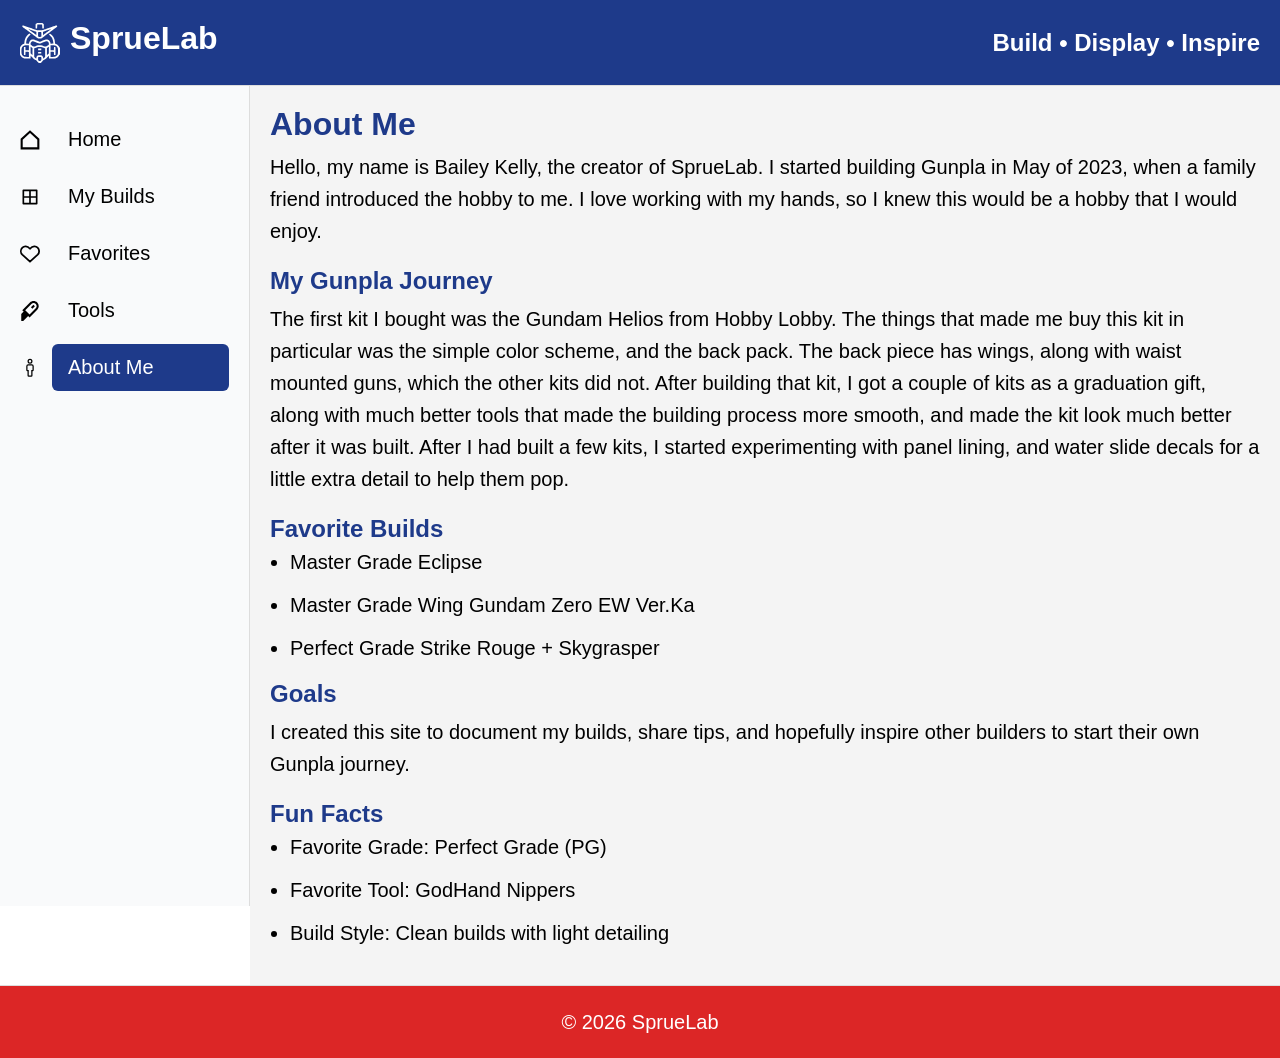
==== about.html @ 8b8a0f1d "Add files via upload" ====
<!DOCTYPE html>
<html lang="en">
<head>
    <meta charset="UTF-8">
    <meta name="viewport" content="width=device-width, initial-scale=1.0">
    <title>About Me | SprueLab</title>
    <link rel="stylesheet" href="styles.css">
</head>
<body>

    <div class="container">
        <header class="header">
            <div class="logo-title">
                <img src="icons/logo.svg" alt="SprueLab Logo" class="logo">
                <h1><a href="index.html">SprueLab</a></h1>
            </div>
            <h2 class="slogan">Build • Display • Inspire</h2>
        </header>

        <aside class="sidebar">
            <ul>
            <li class="home"><a href="index.html">Home</a></li>
            <li class="builds"><a href="builds.html">My Builds</a></li>
            <li class="favorites"><a href="favorites.html">Favorites</a></li>
            <li class="tools"><a href="tools.html">Tools</a></li>
            <li class="about"><a href="about.html" class="active">About Me</a></li>
            </ul>
        </aside>

        <main class="main">
            <h1>About Me</h1>

            <section class="about-intro">
                <p>
                    Hello, my name is Bailey Kelly, the creator of SprueLab. 
                    I started building Gunpla in May of 2023, when a family friend 
                    introduced the hobby to me. I love working with my hands, so I 
                    knew this would be a hobby that I would enjoy.
                </p>
            </section>

            <section class="about-story">
                <h2>My Gunpla Journey</h2>
                <p>
                    The first kit I bought was the Gundam Helios from Hobby Lobby. 
                    The things that made me buy this kit in particular was the simple color scheme, and the 
                    back pack. The back piece has wings, along with waist mounted guns, which the other kits did not. 
                    After building that kit, I got a couple of kits as a graduation gift, along with much better tools 
                    that made the building process more smooth, and made the kit look much better after it was built. 
                    After I had built a few kits, I started experimenting with panel lining, and water slide decals 
                    for a little extra detail to help them pop.
                </p>
            </section>

        <section class="about-favorites">
            <h2>Favorite Builds</h2>
            <ul>
                <li>Master Grade Eclipse</li>
                <li>Master Grade Wing Gundam Zero EW Ver.Ka</li>
                <li>Perfect Grade Strike Rouge + Skygrasper</li>
            </ul>
        </section>

        <section class="about-goals">
            <h2>Goals</h2>
            <p>
                I created this site to document my builds, share tips, and hopefully inspire
                other builders to start their own Gunpla journey.
            </p>
        </section>

        <section class="about-extra">
            <h2>Fun Facts</h2>
            <ul>
                <li>Favorite Grade: Perfect Grade (PG)</li>
                <li>Favorite Tool: GodHand Nippers</li>
                <li>Build Style: Clean builds with light detailing</li>
            </ul>
        </section>
</main>

        <footer class="footer">
            <p>© 2026 SprueLab</p>
        </footer>
    </div>

</body>
</html>
---- styles.css ----
* {
    margin: 0;
    padding: 0;
    box-sizing: border-box;
}

html, body {
    height: 100%;
    font-family: Arial, sans-serif;
}

.container {
    display: grid;
    grid-template-areas:
        "header header"
        "sidebar main"
        "footer footer";
    grid-template-columns: 250px 1fr;
    grid-template-rows: auto 1fr auto;
    min-height: 100vh;
}

.header,
.sidebar,
.main,
.footer {
    padding: 20px;
}

.header {
    grid-area: header;
    display: flex;
    justify-content: space-between;
    align-items: center;
    background: #1E3A8A;
    color: white;
    border-bottom: 1px solid #ddd;
    position: sticky;
    top: 0;
    z-index: 1000;
}

.header a {
    text-decoration: none;
    color: white;
}

.sidebar {
    grid-area: sidebar;
    background: #F9FAFB;
    border-right: 1px solid #ddd;
    position: sticky;
    top: 80px;
    height: calc(100vh - 80px);
    overflow-y: auto;
}

.sidebar a {
    display: block;
    width: 100%;
    padding: 12px 16px;
    color: black;
    border-radius: 6px;
    text-decoration: none;
    transition: 0.2s;
}

.sidebar a:hover,
.sidebar a.active {
    color: white;
}

.sidebar a:hover {
    background: #334155;
}

.sidebar a.active {
    background: #1E3A8A;
}

.sidebar ul {
  list-style: none;
  padding-left: 0;
}

.sidebar li {
  position: relative;
  padding-left: 32px;
  margin: 10px 0;
}

.sidebar li::before {
  content: "";
  position: absolute;
  left: 0;
  top: 50%;
  transform: translateY(-50%);
  width: 20px;
  height: 20px;
  background-size: contain;
  background-repeat: no-repeat;
}

.footer {
    grid-area: footer;
    background: #DC2626;
    color: white;
    text-align: center;
    border-top: 1px solid #ddd;
}

li {
    margin-bottom: 20px;
    font-size: 20px;
}

p {
    font-size: 20px;
    line-height: 1.6;
}

.main section {
    margin-bottom: 20px;
}

.main h2, h1 {
    margin-bottom: 8px;
    color: #1E3A8A;
}

.main ul {
    padding-left: 20px;
}

.main {
    grid-area: main;
    background: #f4f4f4;
    padding: 20px;
    min-height: 0;
}

.hero {
    text-align: center;
    padding: 40px 20px;
}

.hero-buttons {
    margin-top: 20px;
}

.btn {
    display: inline-block;
    margin: 10px;
    padding: 10px 20px;
    background-color: #444;
    color: white;
    text-decoration: none;
    border-radius: 5px;
}

.btn:hover {
    background-color: #666;
}

.featured {
    padding: 30px;
    text-align: center;
}

.gallery {
    display: flex;
    justify-content: center;
    gap: 20px;
    flex-wrap: wrap;
}

.card {
    background: #f4f4f4;
    padding: 10px;
    border-radius: 8px;
    width: 250px;
}

.card img {
    width: 100%;
    border-radius: 5px;
}

.about-preview {
    text-align: center;
    padding: 30px;
}

.tools-header {
    text-align: center;
    padding: 30px 20px;
}

.tools-grid {
    display: grid;
    grid-template-columns: repeat(auto-fit, minmax(250px, 1fr));
    gap: 20px;
    padding: 20px;
}

.tool-card {
    background: lightgray;
    padding: 20px;
    border-radius: 10px;
    text-align: center;
    transition: transform 0.2s ease;
}

.tool-card:hover {
    transform: translateY(-5px);
}

.tool-card h3 {
    margin-bottom: 10px;
}

.tool-link {
    display: inline-block;
    margin-top: 10px;
    padding: 8px 15px;
    background-color: #444;
    color: white;
    text-decoration: none;
    border-radius: 5px;
}

.tool-link:hover {
    background-color: #666;
}

.builds-header {
    text-align: center;
    padding: 30px 20px;
}

.builds-grid {
    display: grid;
    grid-template-columns: repeat(auto-fit, minmax(250px, 1fr));
    gap: 25px;
    padding: 20px;
}

.build-card {
    background: #ffffff;
    border-radius: 10px;
    overflow: hidden;
    box-shadow: 0 4px 10px rgba(0,0,0,0.1);
    transition: transform 0.2s ease, box-shadow 0.2s ease;
}

.build-card:hover {
    transform: translateY(-6px);
    box-shadow: 0 8px 18px rgba(0,0,0,0.15);
}

.build-card img {
    width: 100%;
    aspect-ratio: 3 / 4;
    object-fit: cover;
}

.build-card h3 {
    padding: 10px 15px 0;
}

.build-card p {
    padding: 0 15px 15px;
    font-size: 16px;
}

.gunpla-grid {
    display: grid;
    grid-template-columns: repeat(3, 1fr); /* 3 equal columns */
    gap: 30px;
    margin-top: 30px;
}

.kit {
    background-color: #1e293b;
    padding: 20px;
    border-radius: 10px;
    text-align: center;
    transition: transform 0.2s ease, box-shadow 0.2s ease;
}

.kit:hover {
    transform: scale(1.03);
    box-shadow: 0 8px 20px rgba(0,0,0,0.4);
}

.kit img {
    width: 100%;
    height: 250px;       /* makes them visually larger */
    object-fit: cover;   /* keeps images from stretching weirdly */
    border-radius: 8px;
}

.kit h2 {
    margin-top: 10px;
    font-size: 16px;
}

h1, h2, h3 {
    color: #1E3A8A;
}

.sidebar .home::before {
  background-image: url("icons/home.svg");
}

.sidebar .about::before {
  background-image: url("icons/about.svg");
}

.sidebar .tools::before {
  background-image: url("icons/tools.svg");
}

.sidebar .favorites::before {
  background-image: url("icons/favorite.svg");
}

.sidebar .builds::before {
  background-image: url("icons/builds.svg");
}

.logo-title {
    display: flex;
    align-items: center;
    gap: 10px;
}

.logo {
    width: 40px;
    height: 40px;
    object-fit: contain;
    filter: brightness(0) saturate(100%) invert(100%) sepia(23%) saturate(155%) hue-rotate(273deg) brightness(119%) contrast(100%);
}

.slogan {
    color: white;
}
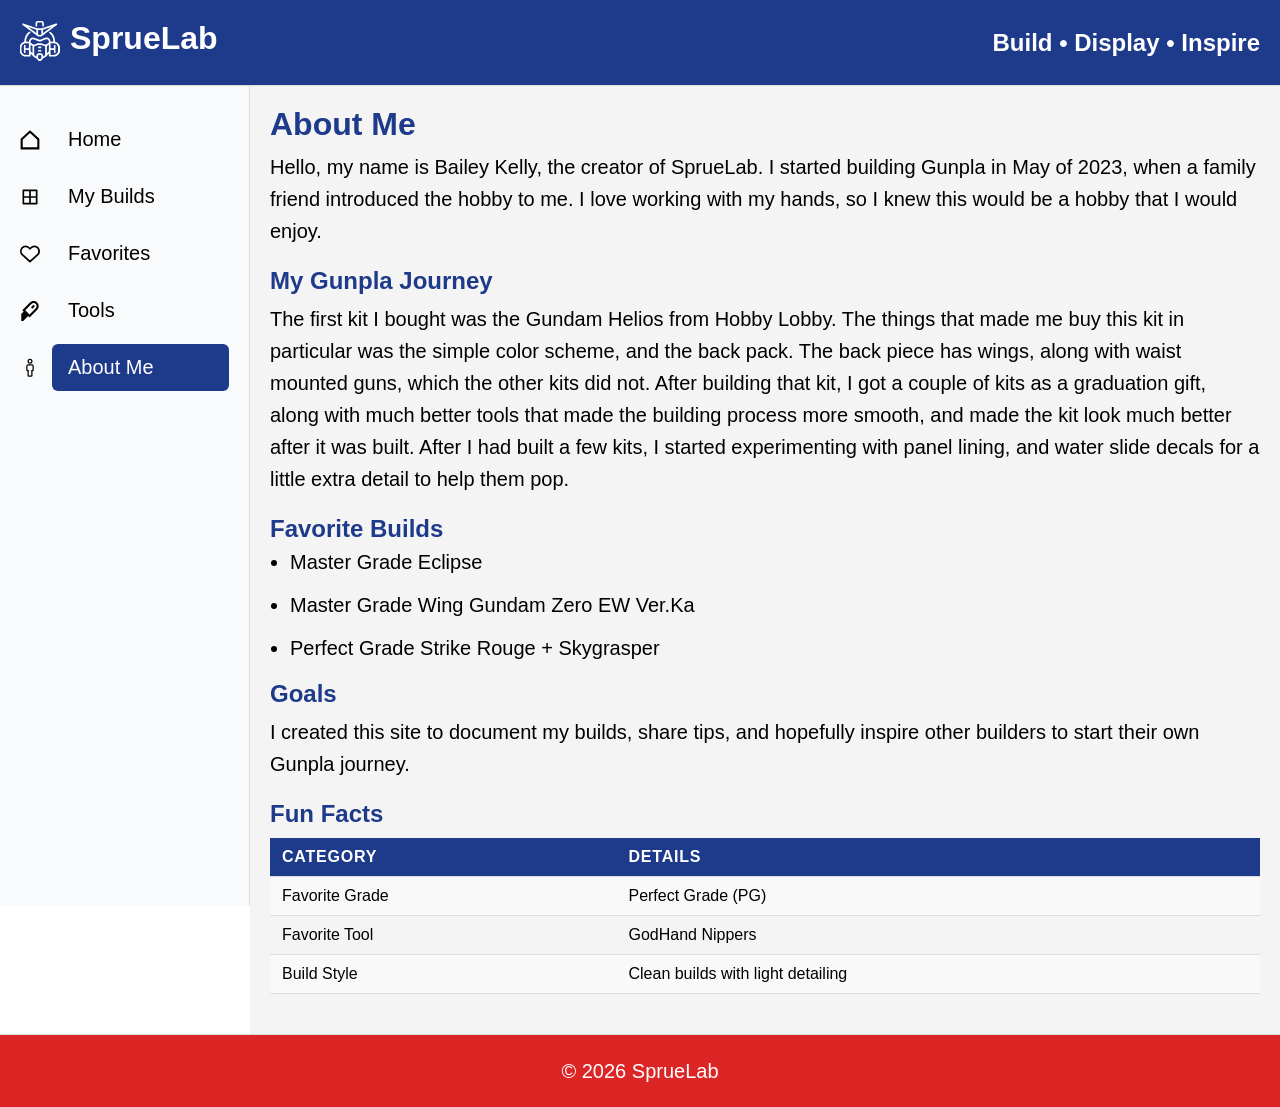
==== commit 6a530801: "Add files via upload" ====
--- a/about.html
+++ b/about.html
@@ -11,7 +11,9 @@
     <div class="container">
         <header class="header">
             <div class="logo-title">
-                <img src="icons/logo.svg" alt="SprueLab Logo" class="logo">
+                <a href="index.html">
+                    <img src="icons/logo.svg" alt="SprueLab Logo" class="logo">
+                </a>
                 <h1><a href="index.html">SprueLab</a></h1>
             </div>
             <h2 class="slogan">Build • Display • Inspire</h2>
@@ -71,12 +73,25 @@
 
         <section class="about-extra">
             <h2>Fun Facts</h2>
-            <ul>
-                <li>Favorite Grade: Perfect Grade (PG)</li>
-                <li>Favorite Tool: GodHand Nippers</li>
-                <li>Build Style: Clean builds with light detailing</li>
-            </ul>
-        </section>
+            <table>
+                <tr>
+                    <th>Category</th>
+                    <th>Details</th>
+                </tr>
+                <tr>
+                    <td>Favorite Grade</td>
+                    <td>Perfect Grade (PG)</td>
+                </tr>
+                <tr>
+                    <td>Favorite Tool</td>
+                    <td>GodHand Nippers</td>
+                </tr>
+                <tr>
+                    <td>Build Style</td>
+                    <td>Clean builds with light detailing</td>
+                </tr>
+            </table>
+</section>
 </main>
 
         <footer class="footer">
--- a/styles.css
+++ b/styles.css
@@ -38,6 +38,10 @@
     position: sticky;
     top: 0;
     z-index: 1000;
+}
+
+.header h1 {
+    color: white;
 }
 
 .header a {
@@ -344,4 +348,62 @@
 
 .slogan {
     color: white;
+}
+
+.about-extra table {
+    width: 100%;
+    border-collapse: collapse;
+    margin-top: 10px;
+    font-family: Arial, sans-serif;
+}
+
+.about-extra th,
+.about-extra td {
+    padding: 10px 12px;
+    text-align: left;
+}
+
+.about-extra th {
+    background-color: #1E3A8A;
+    color: #ffffff;
+    text-transform: uppercase;
+    letter-spacing: 0.05em;
+}
+
+.about-extra tr {
+    border-bottom: 1px solid #ddd;
+}
+
+.about-extra tr:nth-child(even) {
+    background-color: #f9f9f9;
+}
+
+.about-extra tr:hover {
+    background-color: #f1f1f1;
+    transition: background-color 0.2s ease;
+}
+
+@media (max-width: 768px) {
+    .container {
+        grid-template-areas:
+            "header"
+            "main"
+            "sidebar"
+            "footer";
+        grid-template-columns: 1fr;
+    }
+
+    .sidebar {
+        position: relative;
+        top: 0;
+        height: auto;
+        border-right: none;
+        border-top: 1px solid #ddd;
+    }
+
+    .header {
+        flex-direction: column;
+        text-align: center;
+        gap: 10px;
+    }
 }
